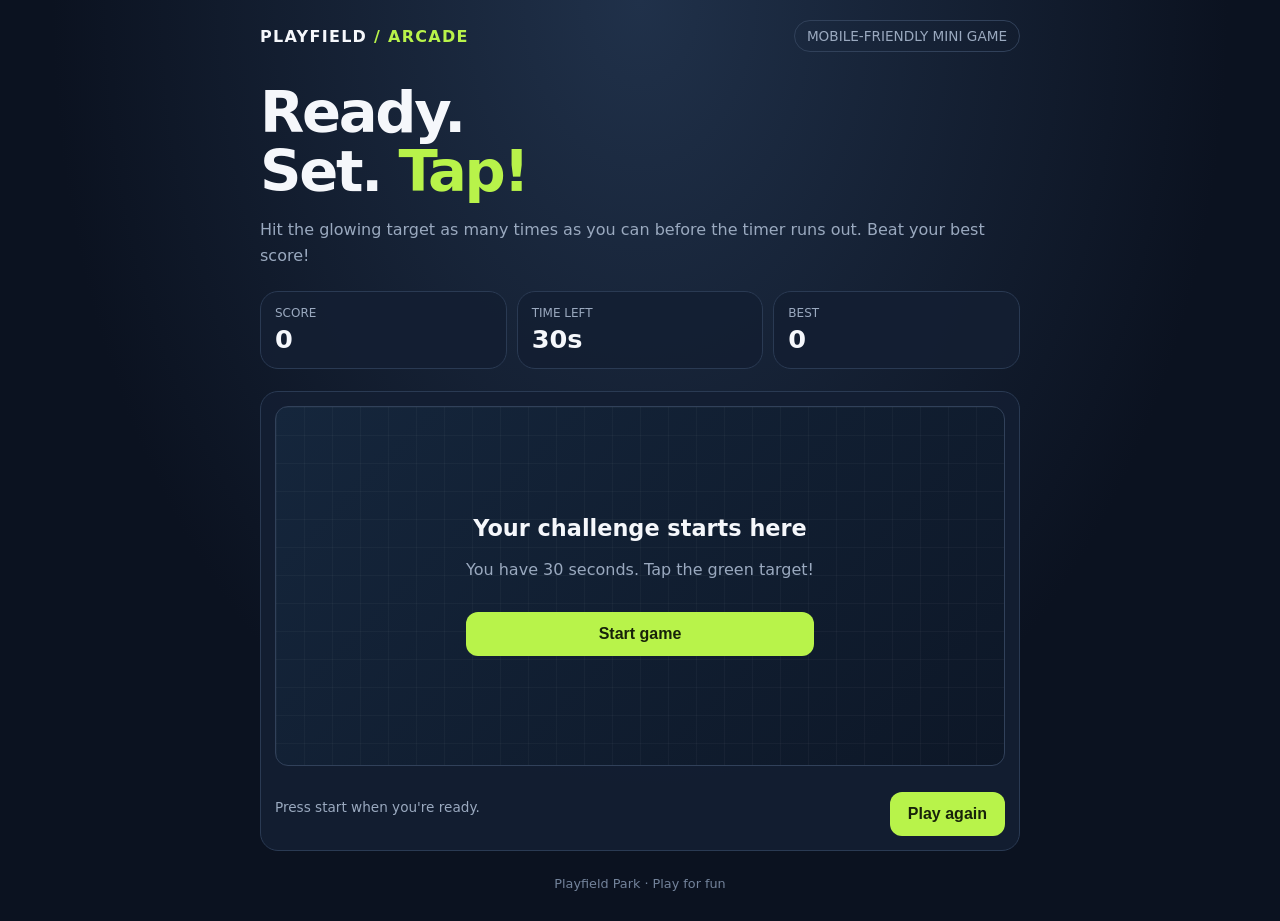
==== games/index.html @ 888f0381 "Add mobile-friendly Playfield Arcade tap game" ====
<!doctype html>
<html lang="en">
<head>
<meta charset="utf-8"><meta name="viewport" content="width=device-width,initial-scale=1,viewport-fit=cover">
<meta name="theme-color" content="#101827"><title>Playfield Arcade</title>
<style>
:root{color-scheme:dark;--bg:#0b1220;--panel:#131f32;--lime:#b8f34a;--muted:#9aa9bf}
*{box-sizing:border-box}body{margin:0;font-family:system-ui,-apple-system,Segoe UI,sans-serif;background:radial-gradient(ellipse at top,#20314a,var(--bg) 65%);color:#f5f7fb;min-height:100vh;padding:20px}
main{max-width:760px;margin:auto}.top{display:flex;justify-content:space-between;align-items:center;gap:12px;flex-wrap:wrap}.brand{font-weight:900;letter-spacing:.08em}.brand span{color:var(--lime)}.pill{border:1px solid #31415a;border-radius:999px;padding:7px 12px;color:var(--muted);font-size:.85rem}
h1{font-size:clamp(2rem,7vw,3.6rem);line-height:1.02;margin:32px 0 10px;letter-spacing:-.04em}p{color:var(--muted);line-height:1.6}.stats{display:grid;grid-template-columns:repeat(3,1fr);gap:10px;margin:22px 0}.stat,.game{background:rgba(19,31,50,.9);border:1px solid #2a3a53;border-radius:18px}.stat{padding:14px}.stat small{display:block;color:var(--muted);font-size:.75rem}.stat strong{display:block;font-size:1.6rem;margin-top:4px}.game{padding:14px}.arena{height:min(48vh,360px);min-height:250px;border-radius:13px;position:relative;overflow:hidden;background:linear-gradient(135deg,#15263c,#0d1727);border:1px solid #31415a;touch-action:manipulation}.arena:before{content:"";position:absolute;inset:0;background-image:linear-gradient(#ffffff08 1px,transparent 1px),linear-gradient(90deg,#ffffff08 1px,transparent 1px);background-size:28px 28px}.target{position:absolute;width:54px;height:54px;border:0;border-radius:50%;background:var(--lime);color:#18230b;font-size:1.5rem;font-weight:900;box-shadow:0 0 25px #b8f34a70;display:none;cursor:pointer;z-index:2}.target:active{transform:scale(.9)}.overlay{position:absolute;inset:0;display:grid;place-content:center;text-align:center;padding:20px;z-index:3}.overlay strong{font-size:1.4rem}.overlay button,.action{background:var(--lime);color:#17220a;border:0;border-radius:12px;padding:13px 18px;font-weight:850;font-size:1rem;cursor:pointer;margin-top:14px}.controls{display:flex;justify-content:space-between;gap:12px;align-items:center;flex-wrap:wrap;margin-top:12px}.hint{font-size:.85rem;color:var(--muted)}footer{text-align:center;font-size:.8rem;color:#73839b;margin:25px 0 10px}@media(max-width:420px){body{padding:14px}.stat{padding:10px}.stat strong{font-size:1.35rem}.arena{min-height:240px}}
</style></head>
<body><main>
<header class="top"><div class="brand">PLAYFIELD<span> / ARCADE</span></div><div class="pill">MOBILE-FRIENDLY MINI GAME</div></header>
<h1>Ready.<br>Set. <span style="color:var(--lime)">Tap!</span></h1>
<p>Hit the glowing target as many times as you can before the timer runs out. Beat your best score!</p>
<section class="stats" aria-label="Game stats"><div class="stat"><small>SCORE</small><strong id="score">0</strong></div><div class="stat"><small>TIME LEFT</small><strong><span id="time">30</span>s</strong></div><div class="stat"><small>BEST</small><strong id="best">0</strong></div></section>
<section class="game"><div class="arena" id="arena" aria-label="Game area"><div class="overlay" id="overlay"><strong id="message">Your challenge starts here</strong><p id="submessage">You have 30 seconds. Tap the green target!</p><button id="start">Start game</button></div><button class="target" id="target" aria-label="Tap target">✦</button></div><div class="controls"><span class="hint" id="status" aria-live="polite">Press start when you're ready.</span><button class="action" id="again">Play again</button></div></section>
<footer>Playfield Park · Play for fun</footer></main>
<script>
(()=>{const $=id=>document.getElementById(id);let score=0,time=30,active=false,timer=null;let best=0;try{best=Number(localStorage.getItem('playfieldArcadeBest')||0)}catch{}$('best').textContent=best;
function move(){const a=$('arena'),t=$('target'),pad=8;const maxX=Math.max(pad,a.clientWidth-t.offsetWidth-pad),maxY=Math.max(pad,a.clientHeight-t.offsetHeight-pad);t.style.left=(pad+Math.random()*(maxX-pad))+'px';t.style.top=(pad+Math.random()*(maxY-pad))+'px'}
function finish(){active=false;clearInterval(timer);$('target').style.display='none';$('overlay').style.display='grid';$('message').textContent='Time is up!';$('submessage').textContent='You scored '+score+'. '+(score>best?'New personal best!':'Try again and beat your best.');$('start').textContent='Play again';$('status').textContent='Round complete.';if(score>best){best=score;$('best').textContent=best;try{localStorage.setItem('playfieldArcadeBest',String(best))}catch{}}}
function start(){clearInterval(timer);score=0;time=30;active=true;$('score').textContent='0';$('time').textContent='30';$('overlay').style.display='none';$('target').style.display='block';$('status').textContent='Go! Keep tapping.';move();timer=setInterval(()=>{time--; $('time').textContent=time;if(time<=0)finish()},1000)}
$('target').addEventListener('click',()=>{if(!active)return;score++;$('score').textContent=score;move()});$('start').addEventListener('click',start);$('again').addEventListener('click',start);window.addEventListener('resize',()=>{if(active)move()});})();
</script></body></html>
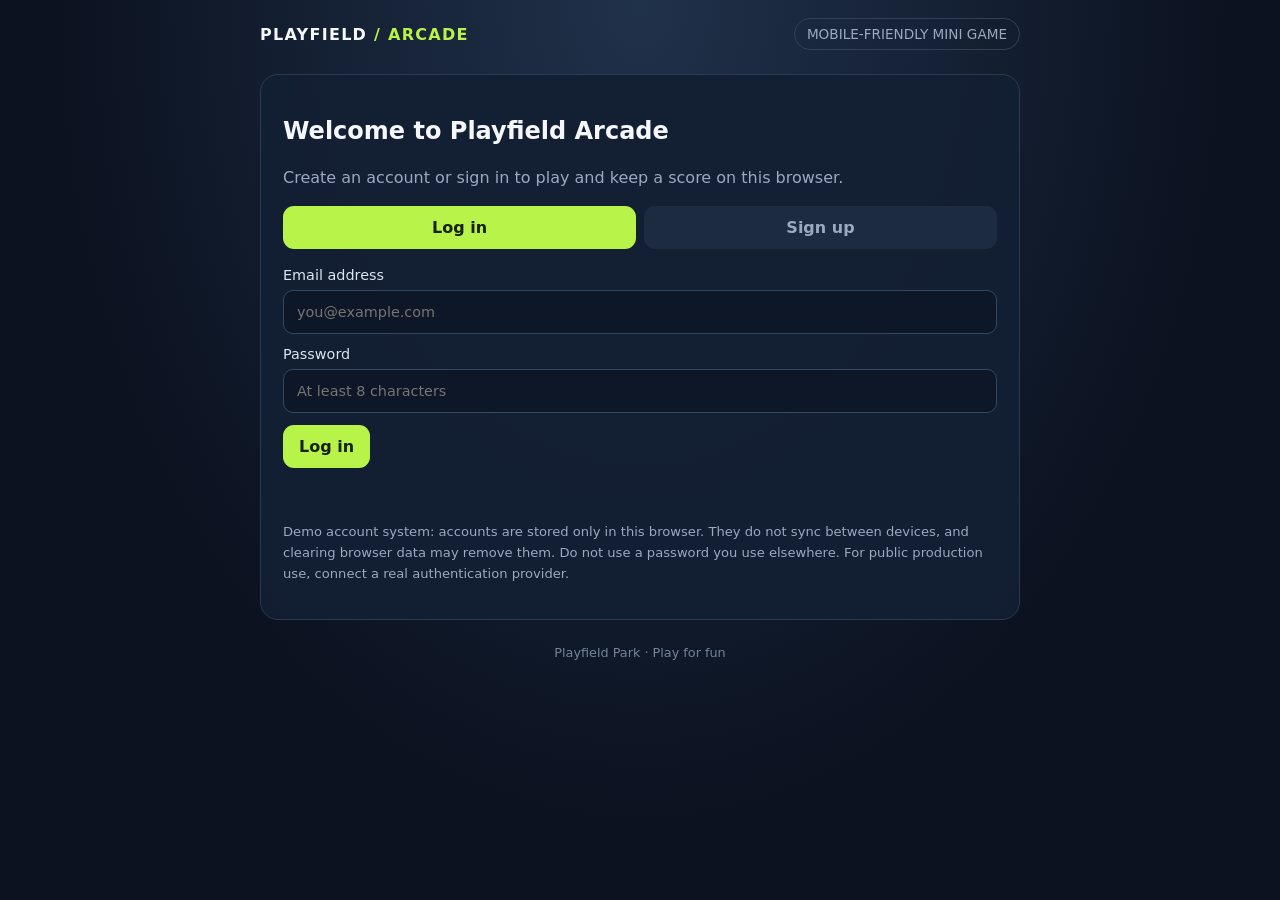
==== commit 66338ec6: "Add local sign-up and login to Playfield Arcade" ====
--- a/games/index.html
+++ b/games/index.html
@@ -2,24 +2,53 @@
 <html lang="en">
 <head>
 <meta charset="utf-8"><meta name="viewport" content="width=device-width,initial-scale=1,viewport-fit=cover">
-<meta name="theme-color" content="#101827"><title>Playfield Arcade</title>
+<meta name="theme-color" content="#101827"><title>Playfield Arcade | Sign in and Play</title>
 <style>
-:root{color-scheme:dark;--bg:#0b1220;--panel:#131f32;--lime:#b8f34a;--muted:#9aa9bf}
-*{box-sizing:border-box}body{margin:0;font-family:system-ui,-apple-system,Segoe UI,sans-serif;background:radial-gradient(ellipse at top,#20314a,var(--bg) 65%);color:#f5f7fb;min-height:100vh;padding:20px}
+:root{color-scheme:dark;--bg:#0b1220;--panel:#131f32;--lime:#b8f34a;--muted:#9aa9bf;--line:#2a3a53}
+*{box-sizing:border-box}body{margin:0;font-family:system-ui,-apple-system,Segoe UI,sans-serif;background:radial-gradient(ellipse at top,#20314a,var(--bg) 65%);color:#f5f7fb;min-height:100vh;padding:18px}
 main{max-width:760px;margin:auto}.top{display:flex;justify-content:space-between;align-items:center;gap:12px;flex-wrap:wrap}.brand{font-weight:900;letter-spacing:.08em}.brand span{color:var(--lime)}.pill{border:1px solid #31415a;border-radius:999px;padding:7px 12px;color:var(--muted);font-size:.85rem}
-h1{font-size:clamp(2rem,7vw,3.6rem);line-height:1.02;margin:32px 0 10px;letter-spacing:-.04em}p{color:var(--muted);line-height:1.6}.stats{display:grid;grid-template-columns:repeat(3,1fr);gap:10px;margin:22px 0}.stat,.game{background:rgba(19,31,50,.9);border:1px solid #2a3a53;border-radius:18px}.stat{padding:14px}.stat small{display:block;color:var(--muted);font-size:.75rem}.stat strong{display:block;font-size:1.6rem;margin-top:4px}.game{padding:14px}.arena{height:min(48vh,360px);min-height:250px;border-radius:13px;position:relative;overflow:hidden;background:linear-gradient(135deg,#15263c,#0d1727);border:1px solid #31415a;touch-action:manipulation}.arena:before{content:"";position:absolute;inset:0;background-image:linear-gradient(#ffffff08 1px,transparent 1px),linear-gradient(90deg,#ffffff08 1px,transparent 1px);background-size:28px 28px}.target{position:absolute;width:54px;height:54px;border:0;border-radius:50%;background:var(--lime);color:#18230b;font-size:1.5rem;font-weight:900;box-shadow:0 0 25px #b8f34a70;display:none;cursor:pointer;z-index:2}.target:active{transform:scale(.9)}.overlay{position:absolute;inset:0;display:grid;place-content:center;text-align:center;padding:20px;z-index:3}.overlay strong{font-size:1.4rem}.overlay button,.action{background:var(--lime);color:#17220a;border:0;border-radius:12px;padding:13px 18px;font-weight:850;font-size:1rem;cursor:pointer;margin-top:14px}.controls{display:flex;justify-content:space-between;gap:12px;align-items:center;flex-wrap:wrap;margin-top:12px}.hint{font-size:.85rem;color:var(--muted)}footer{text-align:center;font-size:.8rem;color:#73839b;margin:25px 0 10px}@media(max-width:420px){body{padding:14px}.stat{padding:10px}.stat strong{font-size:1.35rem}.arena{min-height:240px}}
+h1{font-size:clamp(2rem,7vw,3.6rem);line-height:1.02;margin:32px 0 10px;letter-spacing:-.04em}p{color:var(--muted);line-height:1.6}.panel,.stat,.game{background:rgba(19,31,50,.92);border:1px solid var(--line);border-radius:18px}.panel{padding:22px;margin:24px 0}.tabs{display:flex;gap:8px;margin-bottom:18px}.tab,button,.action{cursor:pointer;font:inherit;font-weight:800;border:0;border-radius:11px;padding:12px 16px}.tab{flex:1;background:#1d2b40;color:var(--muted)}.tab.active,.primary{background:var(--lime);color:#17220a}.field{display:block;margin:12px 0;color:#dbe4f1;font-size:.9rem}.field input{display:block;width:100%;margin-top:7px;padding:13px;border:1px solid #354761;border-radius:10px;background:#0d1727;color:white;font:inherit}.note{font-size:.82rem}.error{color:#ffb4a9;min-height:1.3em}.success{color:var(--lime)}.userbar{display:flex;gap:10px;align-items:center;flex-wrap:wrap}.userbar button{padding:8px 12px;background:#25344b;color:#fff}.stats{display:grid;grid-template-columns:repeat(3,1fr);gap:10px;margin:22px 0}.stat{padding:14px}.stat small{display:block;color:var(--muted);font-size:.75rem}.stat strong{display:block;font-size:1.6rem;margin-top:4px}.game{padding:14px}.arena{height:min(48vh,360px);min-height:250px;border-radius:13px;position:relative;overflow:hidden;background:linear-gradient(135deg,#15263c,#0d1727);border:1px solid #31415a;touch-action:manipulation}.arena:before{content:"";position:absolute;inset:0;background-image:linear-gradient(#ffffff08 1px,transparent 1px),linear-gradient(90deg,#ffffff08 1px,transparent 1px);background-size:28px 28px}.target{position:absolute;width:54px;height:54px;border:0;border-radius:50%;background:var(--lime);color:#18230b;font-size:1.5rem;box-shadow:0 0 25px #b8f34a70;display:none;z-index:2;padding:0}.overlay{position:absolute;inset:0;display:grid;place-content:center;text-align:center;padding:20px;z-index:3}.overlay strong{font-size:1.4rem}.overlay button,.action{background:var(--lime);color:#17220a;margin-top:14px}.controls{display:flex;justify-content:space-between;gap:12px;align-items:center;flex-wrap:wrap;margin-top:12px}.hint{font-size:.85rem;color:var(--muted)}footer{text-align:center;font-size:.8rem;color:#73839b;margin:25px 0 10px}.hidden{display:none!important}@media(max-width:420px){body{padding:14px}.stat{padding:10px}.stat strong{font-size:1.35rem}.arena{min-height:240px}}
 </style></head>
 <body><main>
 <header class="top"><div class="brand">PLAYFIELD<span> / ARCADE</span></div><div class="pill">MOBILE-FRIENDLY MINI GAME</div></header>
-<h1>Ready.<br>Set. <span style="color:var(--lime)">Tap!</span></h1>
-<p>Hit the glowing target as many times as you can before the timer runs out. Beat your best score!</p>
-<section class="stats" aria-label="Game stats"><div class="stat"><small>SCORE</small><strong id="score">0</strong></div><div class="stat"><small>TIME LEFT</small><strong><span id="time">30</span>s</strong></div><div class="stat"><small>BEST</small><strong id="best">0</strong></div></section>
-<section class="game"><div class="arena" id="arena" aria-label="Game area"><div class="overlay" id="overlay"><strong id="message">Your challenge starts here</strong><p id="submessage">You have 30 seconds. Tap the green target!</p><button id="start">Start game</button></div><button class="target" id="target" aria-label="Tap target">✦</button></div><div class="controls"><span class="hint" id="status" aria-live="polite">Press start when you're ready.</span><button class="action" id="again">Play again</button></div></section>
+<section id="auth" class="panel">
+<h2 id="authTitle">Welcome to Playfield Arcade</h2><p id="authIntro">Create an account or sign in to play and keep a score on this browser.</p>
+<div class="tabs"><button class="tab active" id="loginTab" type="button">Log in</button><button class="tab" id="signupTab" type="button">Sign up</button></div>
+<form id="authForm">
+<label class="field hidden" id="nameWrap">Display name<input id="displayName" autocomplete="name" maxlength="40" placeholder="Your name"></label>
+<label class="field">Email address<input id="email" type="email" autocomplete="email" required maxlength="254" placeholder="you@example.com"></label>
+<label class="field">Password<input id="password" type="password" autocomplete="current-password" required minlength="8" maxlength="128" placeholder="At least 8 characters"></label>
+<label class="field hidden" id="confirmWrap">Confirm password<input id="confirmPassword" type="password" autocomplete="new-password" minlength="8" maxlength="128" placeholder="Enter password again"></label>
+<button class="primary" id="authSubmit" type="submit">Log in</button><p class="error" id="authMessage" role="status"></p>
+</form>
+<p class="note">Demo account system: accounts are stored only in this browser. They do not sync between devices, and clearing browser data may remove them. Do not use a password you use elsewhere. For public production use, connect a real authentication provider.</p>
+</section>
+<section id="gameArea" class="hidden">
+<div class="userbar"><span id="welcome"></span><button id="logout" type="button">Log out</button></div>
+<h1>Ready.<br>Set. <span style="color:var(--lime)">Tap!</span></h1><p>Hit the glowing target as many times as you can before the timer runs out. Beat your best score!</p>
+<section class="stats" aria-label="Game stats"><div class="stat"><small>SCORE</small><strong id="score">0</strong></div><div class="stat"><small>TIME LEFT</small><strong><span id="time">30</span>s</strong></div><div class="stat"><small>YOUR BEST</small><strong id="best">0</strong></div></section>
+<section class="game"><div class="arena" id="arena" aria-label="Game area"><div class="overlay" id="overlay"><strong id="message">Your challenge starts here</strong><p id="submessage">You have 30 seconds. Tap the green target!</p><button id="start" type="button">Start game</button></div><button class="target" id="target" type="button" aria-label="Tap target">✦</button></div><div class="controls"><span class="hint" id="status" aria-live="polite">Press start when you're ready.</span><button class="action" id="again" type="button">Play again</button></div></section>
+</section>
 <footer>Playfield Park · Play for fun</footer></main>
 <script>
-(()=>{const $=id=>document.getElementById(id);let score=0,time=30,active=false,timer=null;let best=0;try{best=Number(localStorage.getItem('playfieldArcadeBest')||0)}catch{}$('best').textContent=best;
-function move(){const a=$('arena'),t=$('target'),pad=8;const maxX=Math.max(pad,a.clientWidth-t.offsetWidth-pad),maxY=Math.max(pad,a.clientHeight-t.offsetHeight-pad);t.style.left=(pad+Math.random()*(maxX-pad))+'px';t.style.top=(pad+Math.random()*(maxY-pad))+'px'}
-function finish(){active=false;clearInterval(timer);$('target').style.display='none';$('overlay').style.display='grid';$('message').textContent='Time is up!';$('submessage').textContent='You scored '+score+'. '+(score>best?'New personal best!':'Try again and beat your best.');$('start').textContent='Play again';$('status').textContent='Round complete.';if(score>best){best=score;$('best').textContent=best;try{localStorage.setItem('playfieldArcadeBest',String(best))}catch{}}}
-function start(){clearInterval(timer);score=0;time=30;active=true;$('score').textContent='0';$('time').textContent='30';$('overlay').style.display='none';$('target').style.display='block';$('status').textContent='Go! Keep tapping.';move();timer=setInterval(()=>{time--; $('time').textContent=time;if(time<=0)finish()},1000)}
-$('target').addEventListener('click',()=>{if(!active)return;score++;$('score').textContent=score;move()});$('start').addEventListener('click',start);$('again').addEventListener('click',start);window.addEventListener('resize',()=>{if(active)move()});})();
+(()=> {
+const $=id=>document.getElementById(id);let mode='login',user=null,score=0,time=30,active=false,timer=null,best=0;
+const DB='playfieldArcadeAccountsV1',SESSION='playfieldArcadeSessionV1';
+function readAccounts(){try{const v=JSON.parse(localStorage.getItem(DB)||'{}');return v&&typeof v==='object'?v:{}}catch{return {}}}
+function writeAccounts(a){localStorage.setItem(DB,JSON.stringify(a))}
+function cleanEmail(v){return v.trim().toLowerCase()}
+function encode(bytes){return btoa(String.fromCharCode(...new Uint8Array(bytes)))}
+async function hashPassword(password,salt){if(!crypto.subtle)throw Error('Secure password hashing is unavailable in this browser. Open this site over HTTPS.');const material=await crypto.subtle.importKey('raw',new TextEncoder().encode(password),'PBKDF2',false,['deriveBits']);const bits=await crypto.subtle.deriveBits({name:'PBKDF2',salt:new TextEncoder().encode(salt),iterations:210000,hash:'SHA-256'},material,256);return encode(bits)}
+function setMode(next){mode=next;$('loginTab').classList.toggle('active',mode==='login');$('signupTab').classList.toggle('active',mode==='signup');$('nameWrap').classList.toggle('hidden',mode!=='signup');$('confirmWrap').classList.toggle('hidden',mode!=='signup');$('authTitle').textContent=mode==='signup'?'Create your account':'Welcome back';$('authIntro').textContent=mode==='signup'?'Sign up to start playing Playfield Arcade.':'Log in to continue to your game.';$('authSubmit').textContent=mode==='signup'?'Create account':'Log in';$('password').autocomplete=mode==='signup'?'new-password':'current-password';$('authMessage').textContent=''}
+function showGame(account){user=account;$('auth').classList.add('hidden');$('gameArea').classList.remove('hidden');$('welcome').textContent='Playing as '+(account.name||account.email);best=Number(account.best||0);$('best').textContent=best}
+function showAuth(){clearInterval(timer);active=false;user=null;$('gameArea').classList.add('hidden');$('auth').classList.remove('hidden');$('target').style.display='none'}
+$('loginTab').addEventListener('click',()=>setMode('login'));$('signupTab').addEventListener('click',()=>setMode('signup'));
+$('authForm').addEventListener('submit',async e=>{e.preventDefault();const email=cleanEmail($('email').value),password=$('password').value,msg=$('authMessage');msg.classList.remove('success');msg.textContent='';if(password.length<8){msg.textContent='Use a password with at least 8 characters.';return}const accounts=readAccounts();try{if(mode==='signup'){if(accounts[email]){msg.textContent='An account with this email already exists. Please log in.';return}if(password!==$('confirmPassword').value){msg.textContent='Passwords do not match.';return}const salt=encode(crypto.getRandomValues(new Uint8Array(16)));const digest=await hashPassword(password,salt);const account={email,name:$('displayName').value.trim().slice(0,40),salt,digest,best:0};accounts[email]=account;writeAccounts(accounts);localStorage.setItem(SESSION,email);showGame(account);msg.textContent='Account created.'}else{const account=accounts[email];if(!account){msg.textContent='No local account found. Please sign up first.';return}const digest=await hashPassword(password,account.salt);if(digest!==account.digest){msg.textContent='Email or password is incorrect.';return}localStorage.setItem(SESSION,email);showGame(account)}}catch(err){msg.textContent=err&&err.message?err.message:'Could not complete sign in. Try again.'}});
+$('logout').addEventListener('click',()=>{clearInterval(timer);active=false;localStorage.removeItem(SESSION);setMode('login');showAuth()});
+function move(){const a=$('arena'),t=$('target'),pad=8,maxX=Math.max(pad,a.clientWidth-t.offsetWidth-pad),maxY=Math.max(pad,a.clientHeight-t.offsetHeight-pad);t.style.left=(pad+Math.random()*(maxX-pad))+'px';t.style.top=(pad+Math.random()*(maxY-pad))+'px'}
+function finish(){active=false;clearInterval(timer);$('target').style.display='none';$('overlay').style.display='grid';$('message').textContent='Time is up!';$('submessage').textContent='You scored '+score+'. '+(score>best?'New personal best!':'Try again and beat your best.');$('start').textContent='Play again';$('status').textContent='Round complete.';if(score>best){best=score;$('best').textContent=best;if(user){user.best=best;const accounts=readAccounts();if(accounts[user.email]){accounts[user.email].best=best;writeAccounts(accounts)}}}}
+function start(){if(!user)return;clearInterval(timer);score=0;time=30;active=true;$('score').textContent='0';$('time').textContent='30';$('overlay').style.display='none';$('target').style.display='block';$('status').textContent='Go! Keep tapping.';move();timer=setInterval(()=>{time--;$('time').textContent=time;if(time<=0)finish()},1000)}
+$('target').addEventListener('click',()=>{if(!active)return;score++;$('score').textContent=score;move()});$('start').addEventListener('click',start);$('again').addEventListener('click',start);window.addEventListener('resize',()=>{if(active)move()});
+try{const email=localStorage.getItem(SESSION),account=email&&readAccounts()[email];if(account)showGame(account);else showAuth()}catch{showAuth()}
+})();
 </script></body></html>
